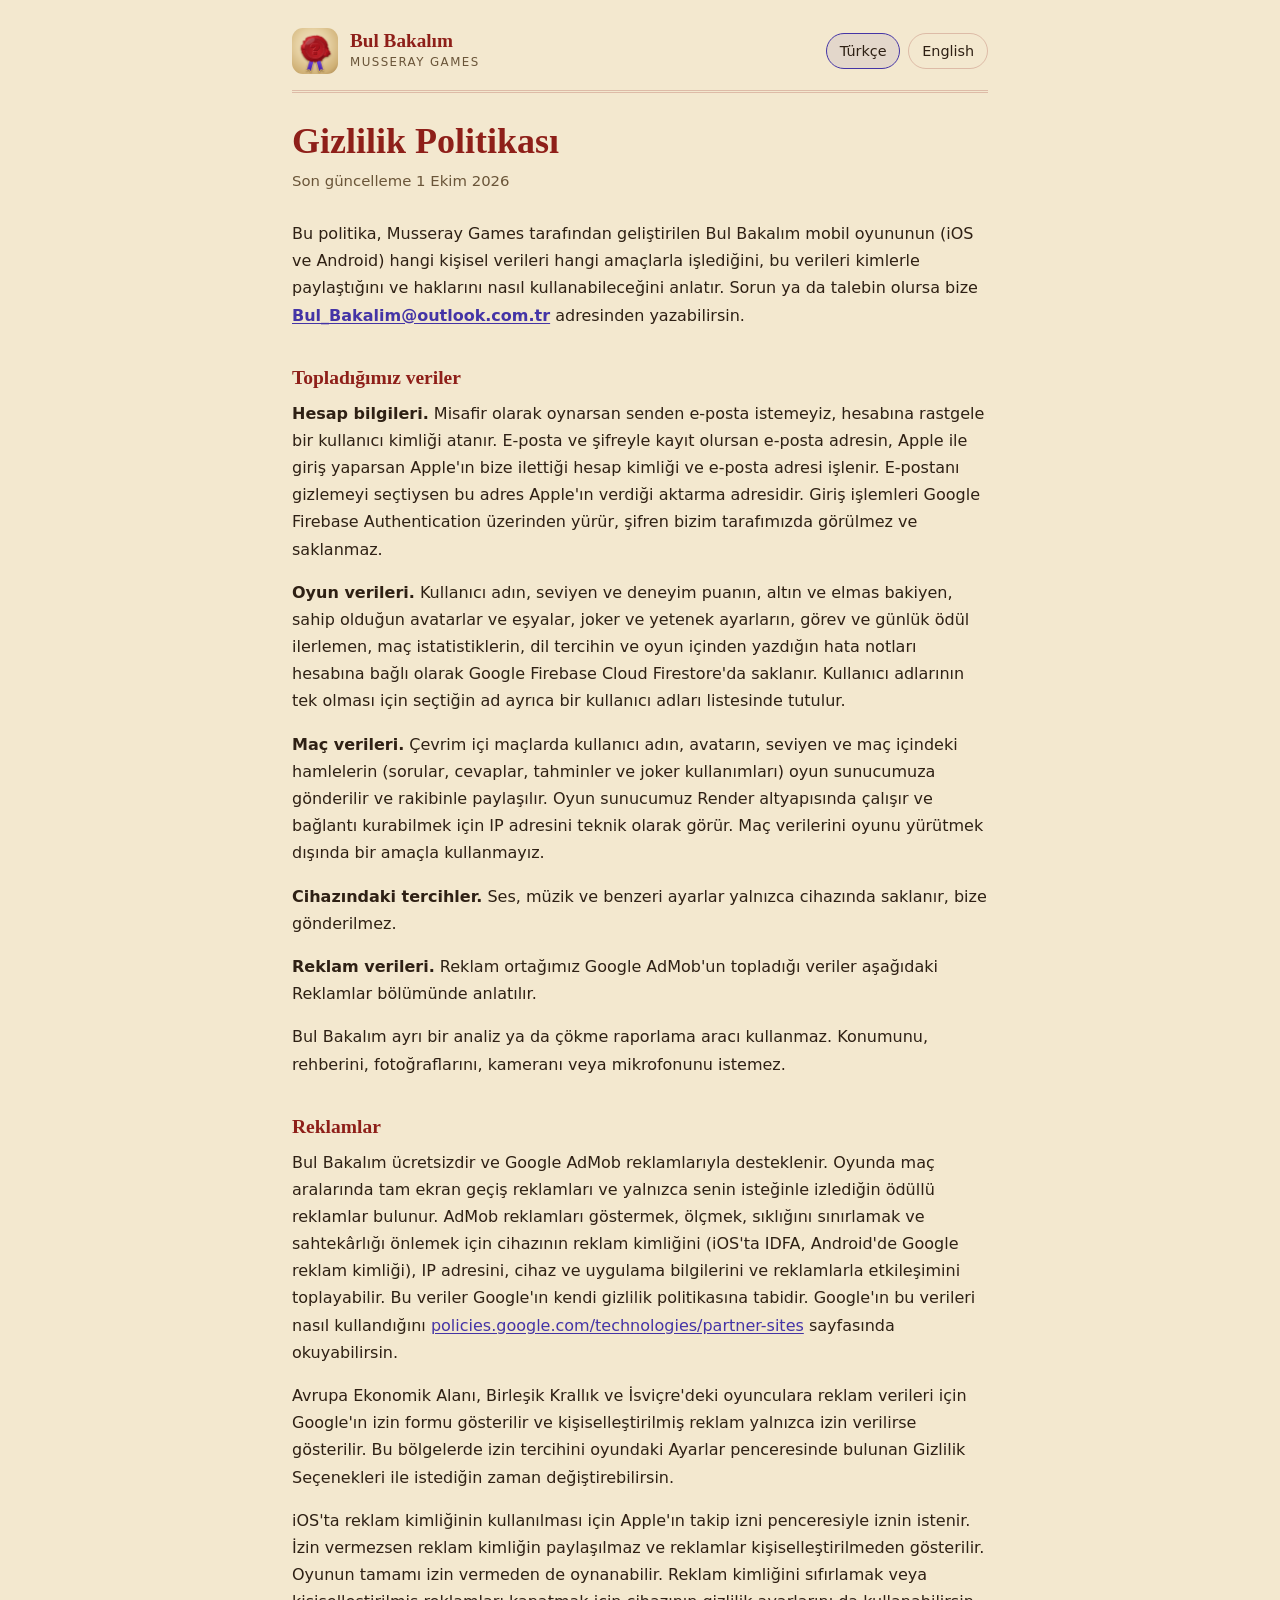
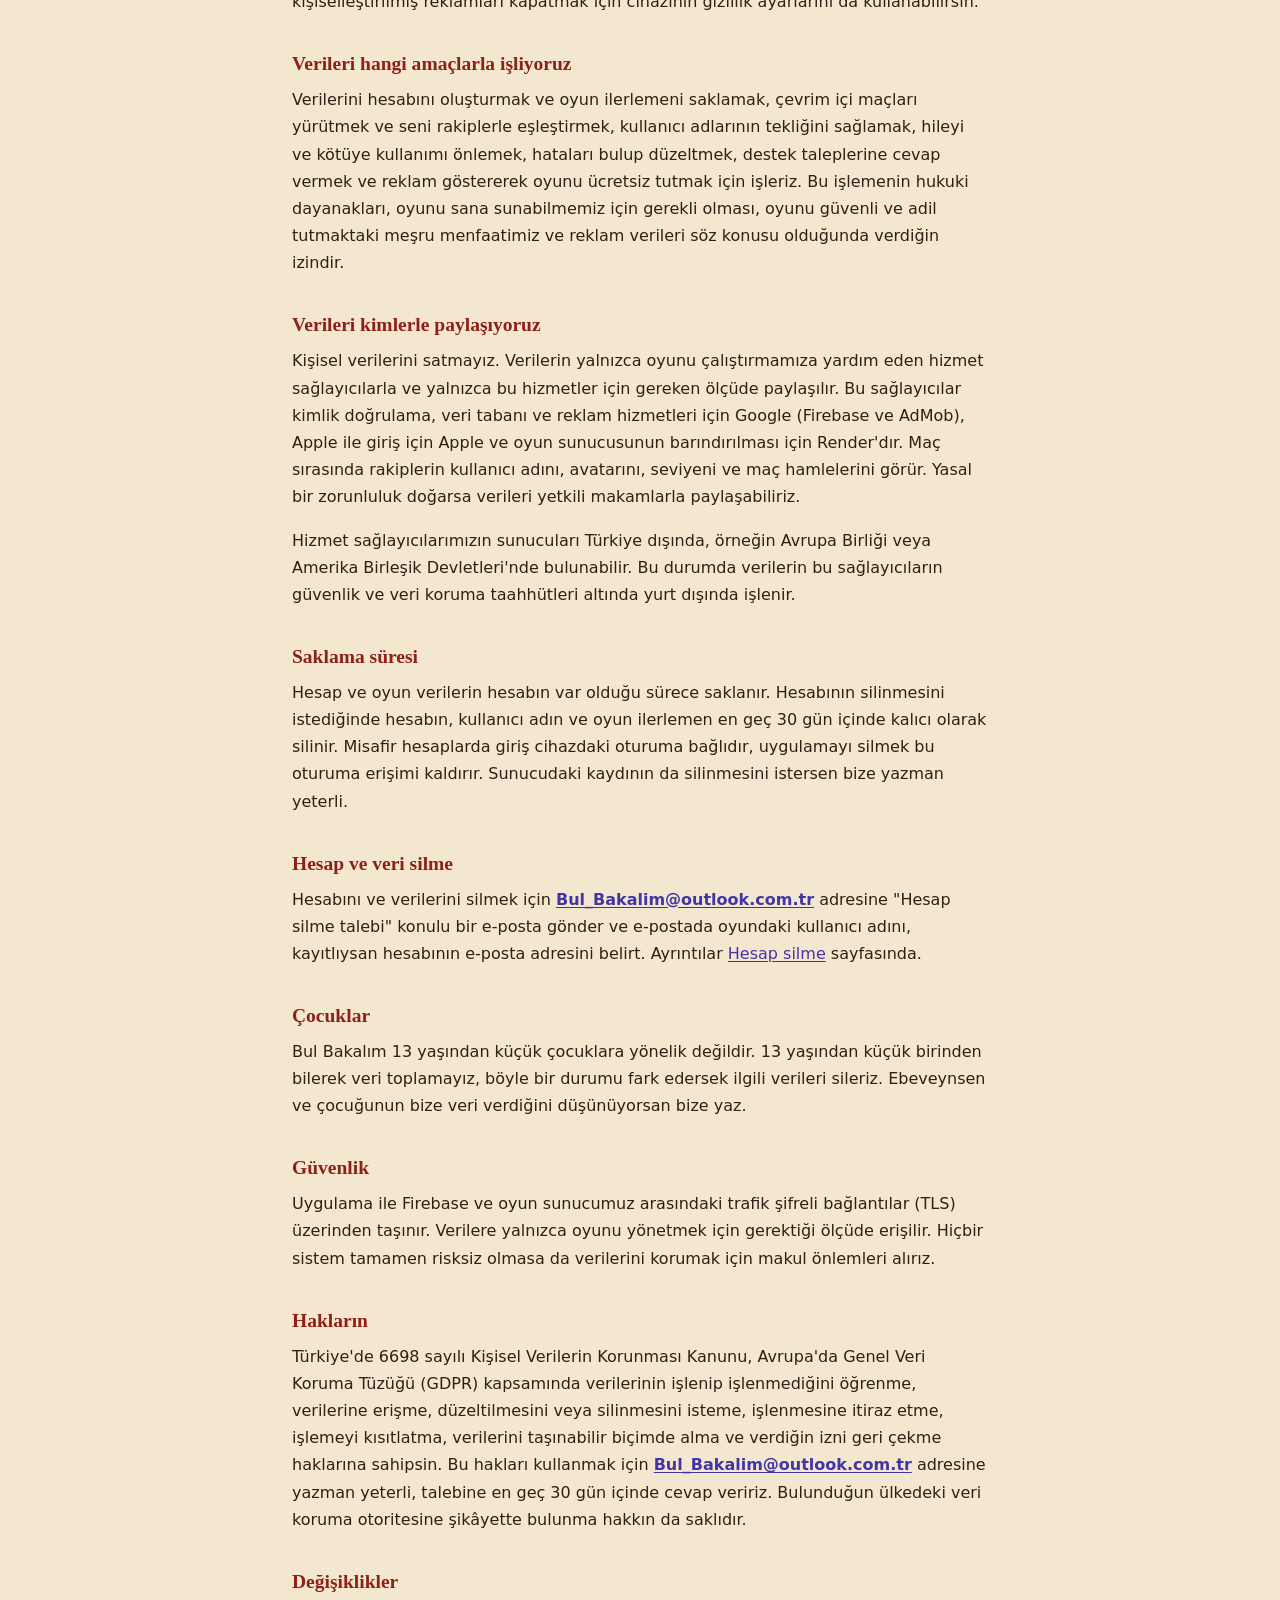
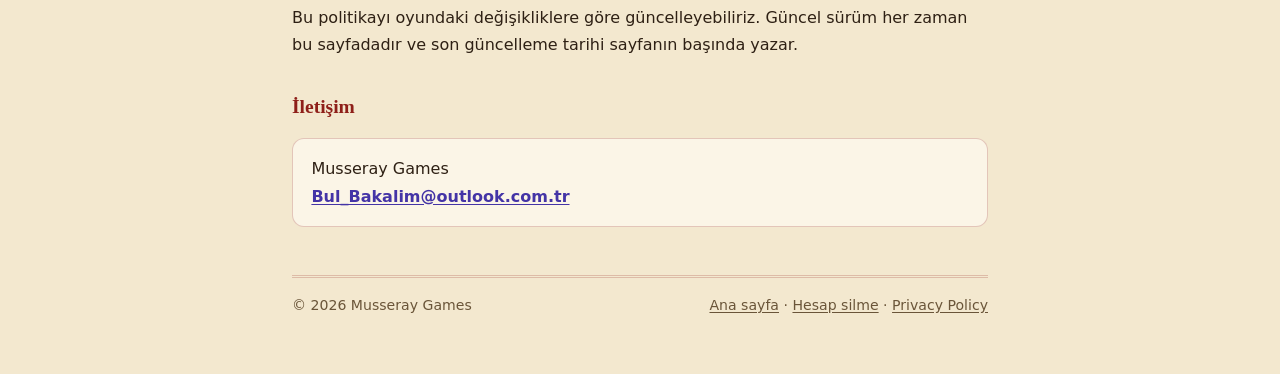
==== gizlilik.html @ 180dc4fb "Bul Bakalim sitesi, gizlilik politikasi (TR ve EN), hesap silme sayfasi ve app-ads.txt" ====
<!doctype html>
<html lang="tr">
<head>
<meta charset="utf-8">
<meta name="viewport" content="width=device-width, initial-scale=1">
<title>Gizlilik Politikası | Bul Bakalım</title>
<meta name="description" content="Bul Bakalım mobil oyununun gizlilik politikası. Hangi verileri neden işlediğimiz, reklamlar, hesap silme ve hakların.">
<link rel="icon" href="favicon-32.png" sizes="32x32">
<link rel="apple-touch-icon" href="apple-touch-icon.png">
<link rel="stylesheet" href="style.css">
</head>
<body>
<div class="wrap">
  <header class="top">
    <a class="brand" href="./"><img src="icon-192.png" alt="" width="46" height="46"><span><b>Bul Bakalım</b><small>Musseray Games</small></span></a>
    <nav class="lang" aria-label="Dil"><a href="gizlilik.html" aria-current="page">Türkçe</a><a href="privacy.html" hreflang="en">English</a></nav>
  </header>

  <main>
    <h1>Gizlilik Politikası</h1>
    <p class="meta">Son güncelleme 1 Ekim 2026</p>

    <p>Bu politika, Musseray Games tarafından geliştirilen Bul Bakalım mobil oyununun (iOS ve Android) hangi kişisel verileri hangi amaçlarla işlediğini, bu verileri kimlerle paylaştığını ve haklarını nasıl kullanabileceğini anlatır. Sorun ya da talebin olursa bize <a class="mail" href="mailto:Bul_Bakalim@outlook.com.tr">Bul_Bakalim@outlook.com.tr</a> adresinden yazabilirsin.</p>

    <h2>Topladığımız veriler</h2>
    <p><strong>Hesap bilgileri.</strong> Misafir olarak oynarsan senden e-posta istemeyiz, hesabına rastgele bir kullanıcı kimliği atanır. E-posta ve şifreyle kayıt olursan e-posta adresin, Apple ile giriş yaparsan Apple'ın bize ilettiği hesap kimliği ve e-posta adresi işlenir. E-postanı gizlemeyi seçtiysen bu adres Apple'ın verdiği aktarma adresidir. Giriş işlemleri Google Firebase Authentication üzerinden yürür, şifren bizim tarafımızda görülmez ve saklanmaz.</p>
    <p><strong>Oyun verileri.</strong> Kullanıcı adın, seviyen ve deneyim puanın, altın ve elmas bakiyen, sahip olduğun avatarlar ve eşyalar, joker ve yetenek ayarların, görev ve günlük ödül ilerlemen, maç istatistiklerin, dil tercihin ve oyun içinden yazdığın hata notları hesabına bağlı olarak Google Firebase Cloud Firestore'da saklanır. Kullanıcı adlarının tek olması için seçtiğin ad ayrıca bir kullanıcı adları listesinde tutulur.</p>
    <p><strong>Maç verileri.</strong> Çevrim içi maçlarda kullanıcı adın, avatarın, seviyen ve maç içindeki hamlelerin (sorular, cevaplar, tahminler ve joker kullanımları) oyun sunucumuza gönderilir ve rakibinle paylaşılır. Oyun sunucumuz Render altyapısında çalışır ve bağlantı kurabilmek için IP adresini teknik olarak görür. Maç verilerini oyunu yürütmek dışında bir amaçla kullanmayız.</p>
    <p><strong>Cihazındaki tercihler.</strong> Ses, müzik ve benzeri ayarlar yalnızca cihazında saklanır, bize gönderilmez.</p>
    <p><strong>Reklam verileri.</strong> Reklam ortağımız Google AdMob'un topladığı veriler aşağıdaki Reklamlar bölümünde anlatılır.</p>
    <p>Bul Bakalım ayrı bir analiz ya da çökme raporlama aracı kullanmaz. Konumunu, rehberini, fotoğraflarını, kameranı veya mikrofonunu istemez.</p>

    <h2>Reklamlar</h2>
    <p>Bul Bakalım ücretsizdir ve Google AdMob reklamlarıyla desteklenir. Oyunda maç aralarında tam ekran geçiş reklamları ve yalnızca senin isteğinle izlediğin ödüllü reklamlar bulunur. AdMob reklamları göstermek, ölçmek, sıklığını sınırlamak ve sahtekârlığı önlemek için cihazının reklam kimliğini (iOS'ta IDFA, Android'de Google reklam kimliği), IP adresini, cihaz ve uygulama bilgilerini ve reklamlarla etkileşimini toplayabilir. Bu veriler Google'ın kendi gizlilik politikasına tabidir. Google'ın bu verileri nasıl kullandığını <a href="https://policies.google.com/technologies/partner-sites?hl=tr">policies.google.com/technologies/partner-sites</a> sayfasında okuyabilirsin.</p>
    <p>Avrupa Ekonomik Alanı, Birleşik Krallık ve İsviçre'deki oyunculara reklam verileri için Google'ın izin formu gösterilir ve kişiselleştirilmiş reklam yalnızca izin verilirse gösterilir. Bu bölgelerde izin tercihini oyundaki Ayarlar penceresinde bulunan Gizlilik Seçenekleri ile istediğin zaman değiştirebilirsin.</p>
    <p>iOS'ta reklam kimliğinin kullanılması için Apple'ın takip izni penceresiyle iznin istenir. İzin vermezsen reklam kimliğin paylaşılmaz ve reklamlar kişiselleştirilmeden gösterilir. Oyunun tamamı izin vermeden de oynanabilir. Reklam kimliğini sıfırlamak veya kişiselleştirilmiş reklamları kapatmak için cihazının gizlilik ayarlarını da kullanabilirsin.</p>

    <h2>Verileri hangi amaçlarla işliyoruz</h2>
    <p>Verilerini hesabını oluşturmak ve oyun ilerlemeni saklamak, çevrim içi maçları yürütmek ve seni rakiplerle eşleştirmek, kullanıcı adlarının tekliğini sağlamak, hileyi ve kötüye kullanımı önlemek, hataları bulup düzeltmek, destek taleplerine cevap vermek ve reklam göstererek oyunu ücretsiz tutmak için işleriz. Bu işlemenin hukuki dayanakları, oyunu sana sunabilmemiz için gerekli olması, oyunu güvenli ve adil tutmaktaki meşru menfaatimiz ve reklam verileri söz konusu olduğunda verdiğin izindir.</p>

    <h2>Verileri kimlerle paylaşıyoruz</h2>
    <p>Kişisel verilerini satmayız. Verilerin yalnızca oyunu çalıştırmamıza yardım eden hizmet sağlayıcılarla ve yalnızca bu hizmetler için gereken ölçüde paylaşılır. Bu sağlayıcılar kimlik doğrulama, veri tabanı ve reklam hizmetleri için Google (Firebase ve AdMob), Apple ile giriş için Apple ve oyun sunucusunun barındırılması için Render'dır. Maç sırasında rakiplerin kullanıcı adını, avatarını, seviyeni ve maç hamlelerini görür. Yasal bir zorunluluk doğarsa verileri yetkili makamlarla paylaşabiliriz.</p>
    <p>Hizmet sağlayıcılarımızın sunucuları Türkiye dışında, örneğin Avrupa Birliği veya Amerika Birleşik Devletleri'nde bulunabilir. Bu durumda verilerin bu sağlayıcıların güvenlik ve veri koruma taahhütleri altında yurt dışında işlenir.</p>

    <h2>Saklama süresi</h2>
    <p>Hesap ve oyun verilerin hesabın var olduğu sürece saklanır. Hesabının silinmesini istediğinde hesabın, kullanıcı adın ve oyun ilerlemen en geç 30 gün içinde kalıcı olarak silinir. Misafir hesaplarda giriş cihazdaki oturuma bağlıdır, uygulamayı silmek bu oturuma erişimi kaldırır. Sunucudaki kaydının da silinmesini istersen bize yazman yeterli.</p>

    <h2>Hesap ve veri silme</h2>
    <p>Hesabını ve verilerini silmek için <a class="mail" href="mailto:Bul_Bakalim@outlook.com.tr?subject=Hesap%20silme%20talebi">Bul_Bakalim@outlook.com.tr</a> adresine "Hesap silme talebi" konulu bir e-posta gönder ve e-postada oyundaki kullanıcı adını, kayıtlıysan hesabının e-posta adresini belirt. Ayrıntılar <a href="hesap-silme.html">Hesap silme</a> sayfasında.</p>

    <h2>Çocuklar</h2>
    <p>Bul Bakalım 13 yaşından küçük çocuklara yönelik değildir. 13 yaşından küçük birinden bilerek veri toplamayız, böyle bir durumu fark edersek ilgili verileri sileriz. Ebeveynsen ve çocuğunun bize veri verdiğini düşünüyorsan bize yaz.</p>

    <h2>Güvenlik</h2>
    <p>Uygulama ile Firebase ve oyun sunucumuz arasındaki trafik şifreli bağlantılar (TLS) üzerinden taşınır. Verilere yalnızca oyunu yönetmek için gerektiği ölçüde erişilir. Hiçbir sistem tamamen risksiz olmasa da verilerini korumak için makul önlemleri alırız.</p>

    <h2>Hakların</h2>
    <p>Türkiye'de 6698 sayılı Kişisel Verilerin Korunması Kanunu, Avrupa'da Genel Veri Koruma Tüzüğü (GDPR) kapsamında verilerinin işlenip işlenmediğini öğrenme, verilerine erişme, düzeltilmesini veya silinmesini isteme, işlenmesine itiraz etme, işlemeyi kısıtlatma, verilerini taşınabilir biçimde alma ve verdiğin izni geri çekme haklarına sahipsin. Bu hakları kullanmak için <a class="mail" href="mailto:Bul_Bakalim@outlook.com.tr">Bul_Bakalim@outlook.com.tr</a> adresine yazman yeterli, talebine en geç 30 gün içinde cevap veririz. Bulunduğun ülkedeki veri koruma otoritesine şikâyette bulunma hakkın da saklıdır.</p>

    <h2>Değişiklikler</h2>
    <p>Bu politikayı oyundaki değişikliklere göre güncelleyebiliriz. Güncel sürüm her zaman bu sayfadadır ve son güncelleme tarihi sayfanın başında yazar.</p>

    <h2>İletişim</h2>
    <div class="box">
      <p>Musseray Games<br><a class="mail" href="mailto:Bul_Bakalim@outlook.com.tr">Bul_Bakalim@outlook.com.tr</a></p>
    </div>
  </main>

  <footer>
    <span>© 2026 Musseray Games</span>
    <span><a href="./">Ana sayfa</a> · <a href="hesap-silme.html">Hesap silme</a> · <a href="privacy.html" hreflang="en">Privacy Policy</a></span>
  </footer>
</div>
</body>
</html>
---- style.css ----
/* Bul Bakalım / Musseray Games sitesi. Renkler oyun simgesinden (parşömen zemin, kırmızı mühür, lacivert kurdele). */
:root {
  --paper: #f3e8cf;
  --paper-2: #fbf5e7;
  --ink: #2e2014;
  --muted: #6a5539;
  --seal: #8e1f19;
  --ribbon: #4434a6;
  --rule: rgba(142, 31, 25, 0.22);
  --chip: rgba(68, 52, 166, 0.09);
  color-scheme: light;
}
@media (prefers-color-scheme: dark) {
  :root {
    --paper: #18110b;
    --paper-2: #22180f;
    --ink: #f0e4ca;
    --muted: #c3ac88;
    --seal: #f19a86;
    --ribbon: #aea6ff;
    --rule: rgba(241, 154, 134, 0.24);
    --chip: rgba(174, 166, 255, 0.12);
    color-scheme: dark;
  }
}
* { box-sizing: border-box; }
html { -webkit-text-size-adjust: 100%; }
body {
  margin: 0;
  background: var(--paper);
  color: var(--ink);
  font: 16px/1.7 system-ui, -apple-system, "Segoe UI", Roboto, "Helvetica Neue", Arial, sans-serif;
}
.wrap { max-width: 46rem; margin: 0 auto; padding: 1.75rem 1.25rem 3.5rem; }

header.top {
  display: flex; align-items: center; justify-content: space-between; gap: 1rem; flex-wrap: wrap;
  padding-bottom: 1rem; border-bottom: 3px double var(--rule);
}
.brand { display: flex; align-items: center; gap: 0.75rem; text-decoration: none; color: inherit; }
.brand img { width: 46px; height: 46px; border-radius: 11px; display: block; }
.brand b { display: block; font-family: Georgia, "Iowan Old Style", "Palatino Linotype", "Book Antiqua", serif; font-size: 1.2rem; color: var(--seal); line-height: 1.2; }
.brand small { display: block; color: var(--muted); font-size: 0.74rem; letter-spacing: 0.12em; text-transform: uppercase; }
nav.lang { display: flex; gap: 0.5rem; }
nav.lang a {
  padding: 0.3rem 0.8rem; border: 1px solid var(--rule); border-radius: 999px;
  text-decoration: none; color: var(--ink); font-size: 0.9rem;
}
nav.lang a[aria-current="page"] { background: var(--chip); border-color: var(--ribbon); }

h1, h2 { font-family: Georgia, "Iowan Old Style", "Palatino Linotype", "Book Antiqua", serif; color: var(--seal); line-height: 1.25; text-wrap: balance; }
h1 { font-size: clamp(1.7rem, 5vw, 2.25rem); margin: 1.6rem 0 0.35rem; }
h2 { font-size: 1.22rem; margin: 2.3rem 0 0.6rem; }
.meta { color: var(--muted); font-size: 0.93rem; margin: 0 0 1.6rem; }
p { margin: 0 0 1rem; }
a { color: var(--ribbon); text-underline-offset: 2px; }
strong { color: var(--ink); }
.mail { font-weight: 700; overflow-wrap: anywhere; }
.box { background: var(--paper-2); border: 1px solid var(--rule); border-radius: 12px; padding: 1rem 1.15rem; margin: 1.2rem 0; }
.box p:last-child { margin-bottom: 0; }

.links { display: grid; gap: 0.75rem; grid-template-columns: repeat(auto-fit, minmax(14rem, 1fr)); margin: 1.4rem 0 1.6rem; }
.links a {
  display: block; padding: 0.95rem 1.05rem; border: 1px solid var(--rule); border-radius: 12px;
  background: var(--paper-2); text-decoration: none; color: var(--ink);
}
.links a:hover { border-color: var(--ribbon); }
.links a b { display: block; color: var(--seal); font-family: Georgia, "Iowan Old Style", "Palatino Linotype", serif; font-size: 1.05rem; }
.links a span { color: var(--muted); font-size: 0.92rem; }

footer {
  margin-top: 3rem; padding-top: 1rem; border-top: 3px double var(--rule);
  color: var(--muted); font-size: 0.88rem; display: flex; gap: 0.5rem 1.25rem; flex-wrap: wrap; justify-content: space-between;
}
footer a { color: var(--muted); }
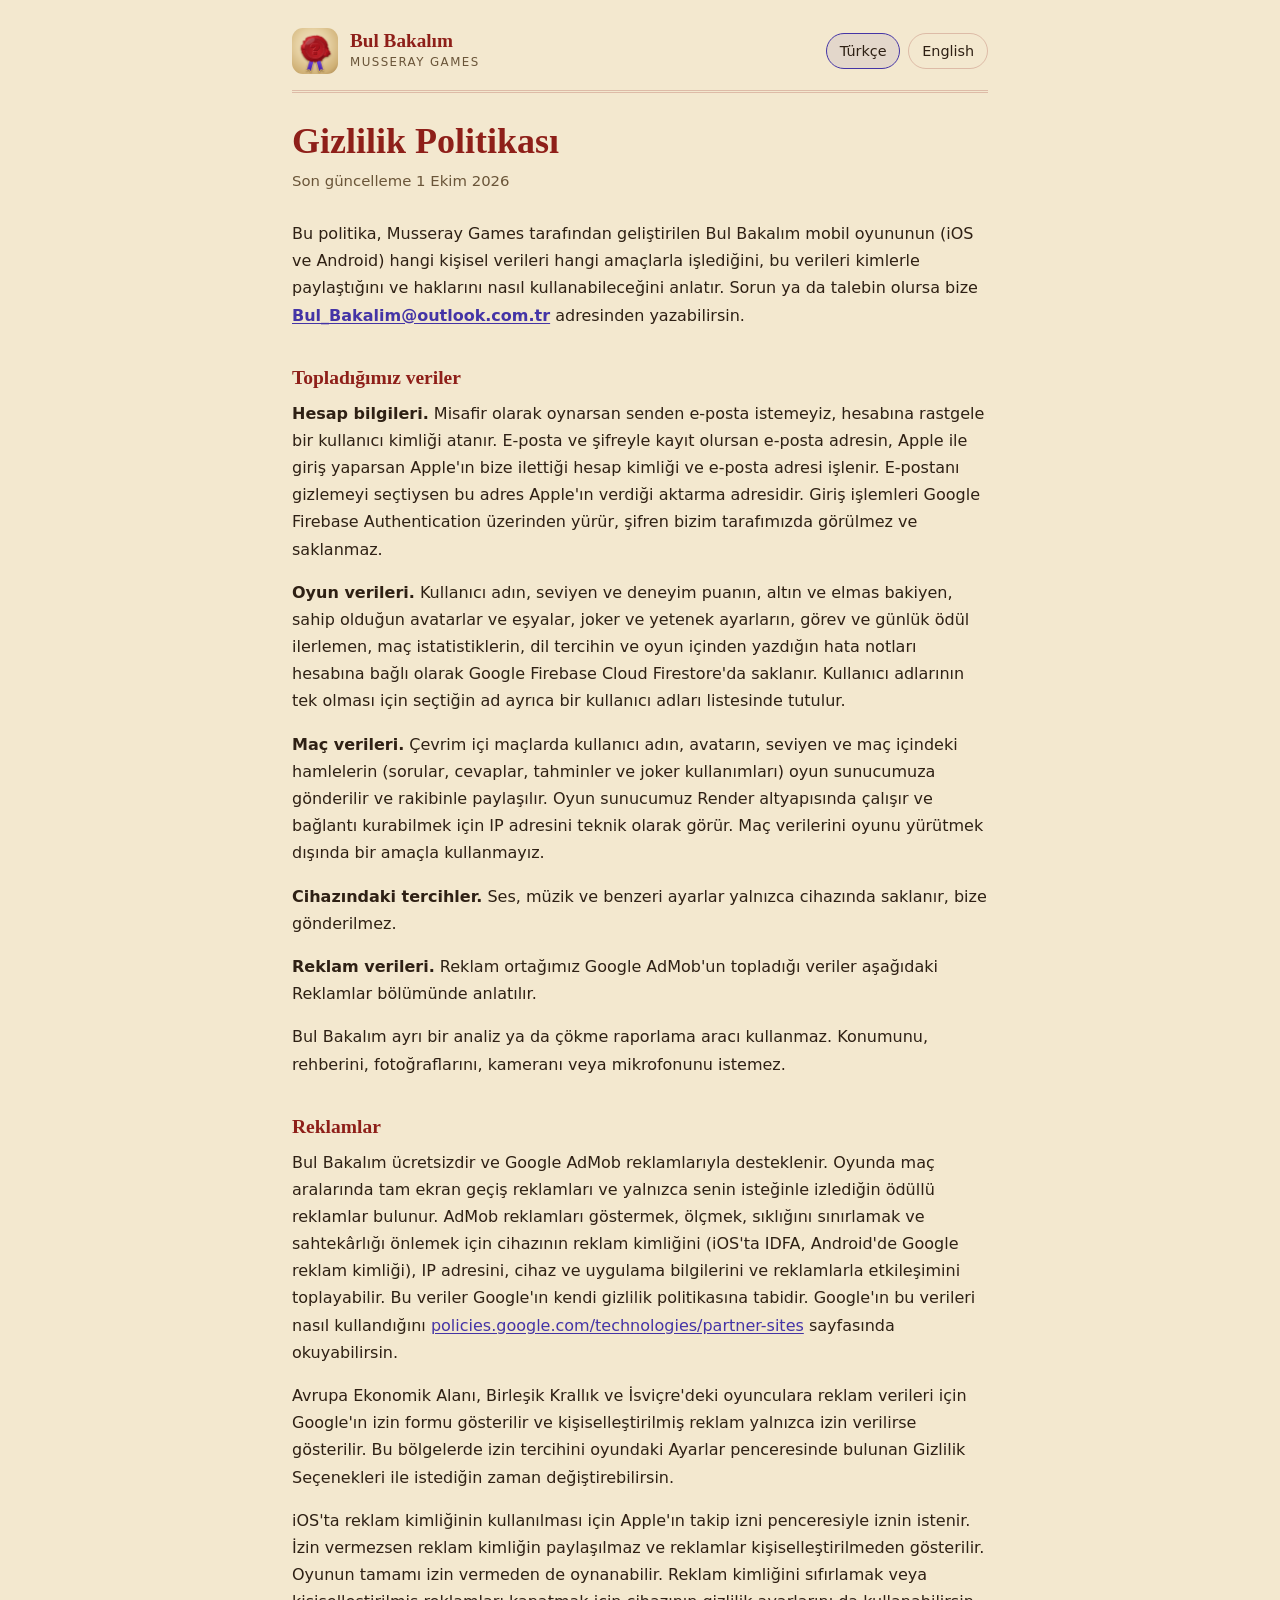
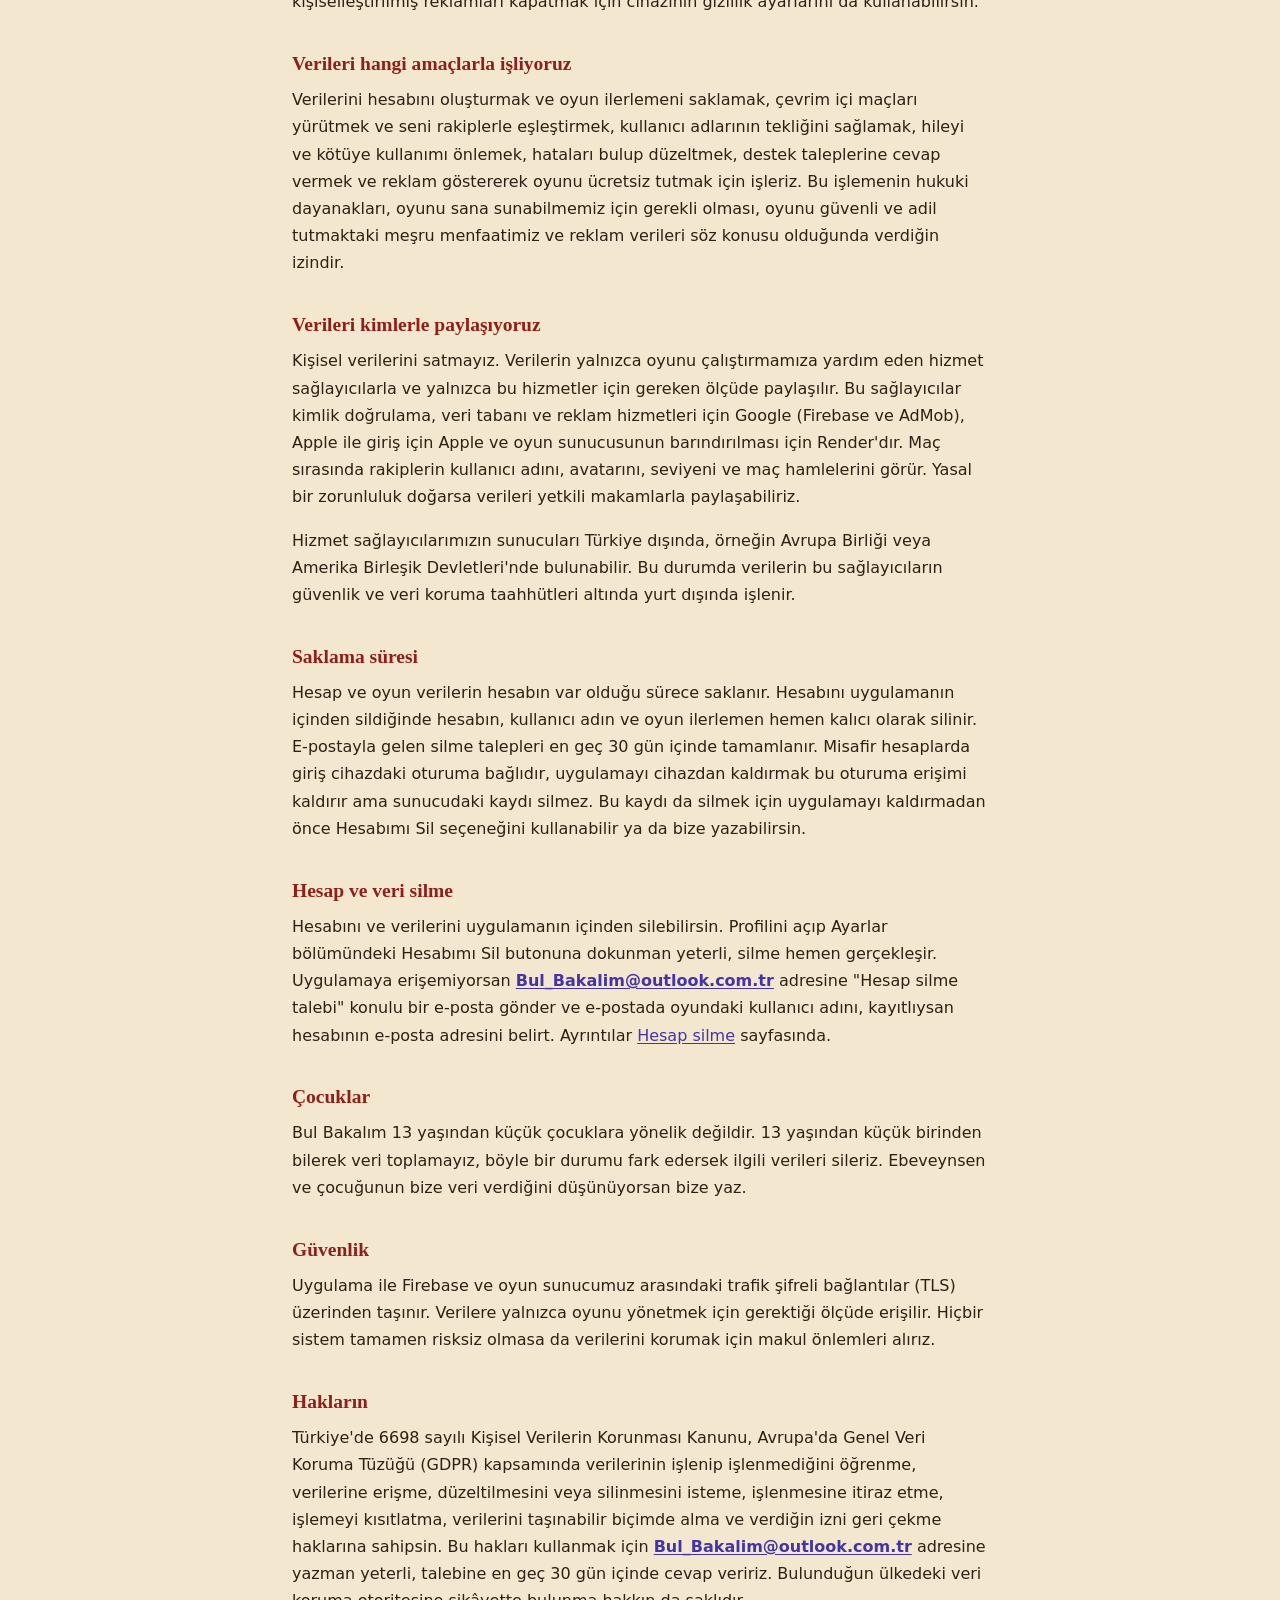
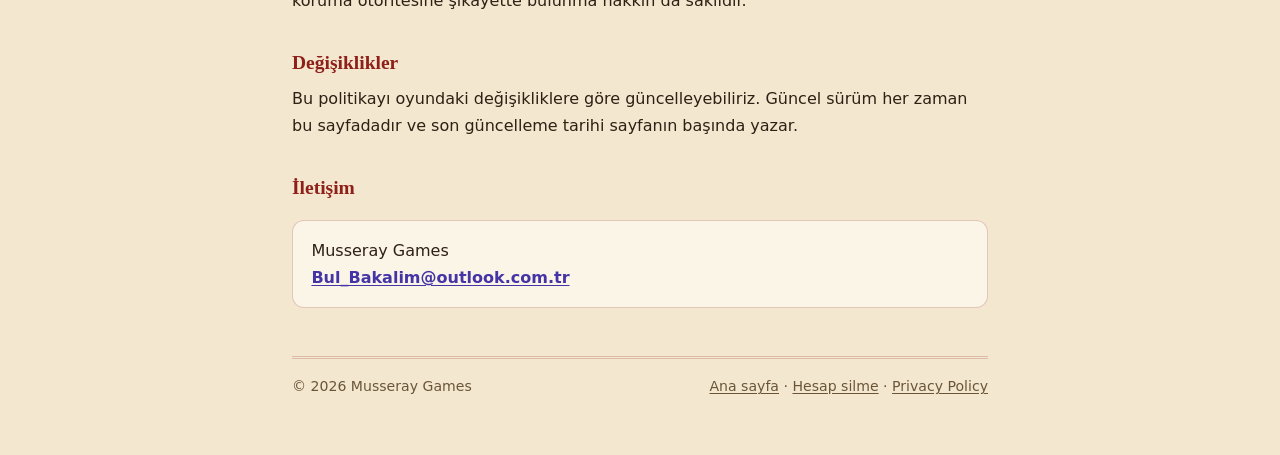
==== commit 8ccba331: "Hesap silme sayfasi uygulama ici silme yolunu anlatiyor Uygulama ici Hesabimi Sil secenegi (mobil re" ====
--- a/gizlilik.html
+++ b/gizlilik.html
@@ -43,10 +43,10 @@
     <p>Hizmet sağlayıcılarımızın sunucuları Türkiye dışında, örneğin Avrupa Birliği veya Amerika Birleşik Devletleri'nde bulunabilir. Bu durumda verilerin bu sağlayıcıların güvenlik ve veri koruma taahhütleri altında yurt dışında işlenir.</p>
 
     <h2>Saklama süresi</h2>
-    <p>Hesap ve oyun verilerin hesabın var olduğu sürece saklanır. Hesabının silinmesini istediğinde hesabın, kullanıcı adın ve oyun ilerlemen en geç 30 gün içinde kalıcı olarak silinir. Misafir hesaplarda giriş cihazdaki oturuma bağlıdır, uygulamayı silmek bu oturuma erişimi kaldırır. Sunucudaki kaydının da silinmesini istersen bize yazman yeterli.</p>
+    <p>Hesap ve oyun verilerin hesabın var olduğu sürece saklanır. Hesabını uygulamanın içinden sildiğinde hesabın, kullanıcı adın ve oyun ilerlemen hemen kalıcı olarak silinir. E-postayla gelen silme talepleri en geç 30 gün içinde tamamlanır. Misafir hesaplarda giriş cihazdaki oturuma bağlıdır, uygulamayı cihazdan kaldırmak bu oturuma erişimi kaldırır ama sunucudaki kaydı silmez. Bu kaydı da silmek için uygulamayı kaldırmadan önce Hesabımı Sil seçeneğini kullanabilir ya da bize yazabilirsin.</p>
 
     <h2>Hesap ve veri silme</h2>
-    <p>Hesabını ve verilerini silmek için <a class="mail" href="mailto:Bul_Bakalim@outlook.com.tr?subject=Hesap%20silme%20talebi">Bul_Bakalim@outlook.com.tr</a> adresine "Hesap silme talebi" konulu bir e-posta gönder ve e-postada oyundaki kullanıcı adını, kayıtlıysan hesabının e-posta adresini belirt. Ayrıntılar <a href="hesap-silme.html">Hesap silme</a> sayfasında.</p>
+    <p>Hesabını ve verilerini uygulamanın içinden silebilirsin. Profilini açıp Ayarlar bölümündeki Hesabımı Sil butonuna dokunman yeterli, silme hemen gerçekleşir. Uygulamaya erişemiyorsan <a class="mail" href="mailto:Bul_Bakalim@outlook.com.tr?subject=Hesap%20silme%20talebi">Bul_Bakalim@outlook.com.tr</a> adresine "Hesap silme talebi" konulu bir e-posta gönder ve e-postada oyundaki kullanıcı adını, kayıtlıysan hesabının e-posta adresini belirt. Ayrıntılar <a href="hesap-silme.html">Hesap silme</a> sayfasında.</p>
 
     <h2>Çocuklar</h2>
     <p>Bul Bakalım 13 yaşından küçük çocuklara yönelik değildir. 13 yaşından küçük birinden bilerek veri toplamayız, böyle bir durumu fark edersek ilgili verileri sileriz. Ebeveynsen ve çocuğunun bize veri verdiğini düşünüyorsan bize yaz.</p>
